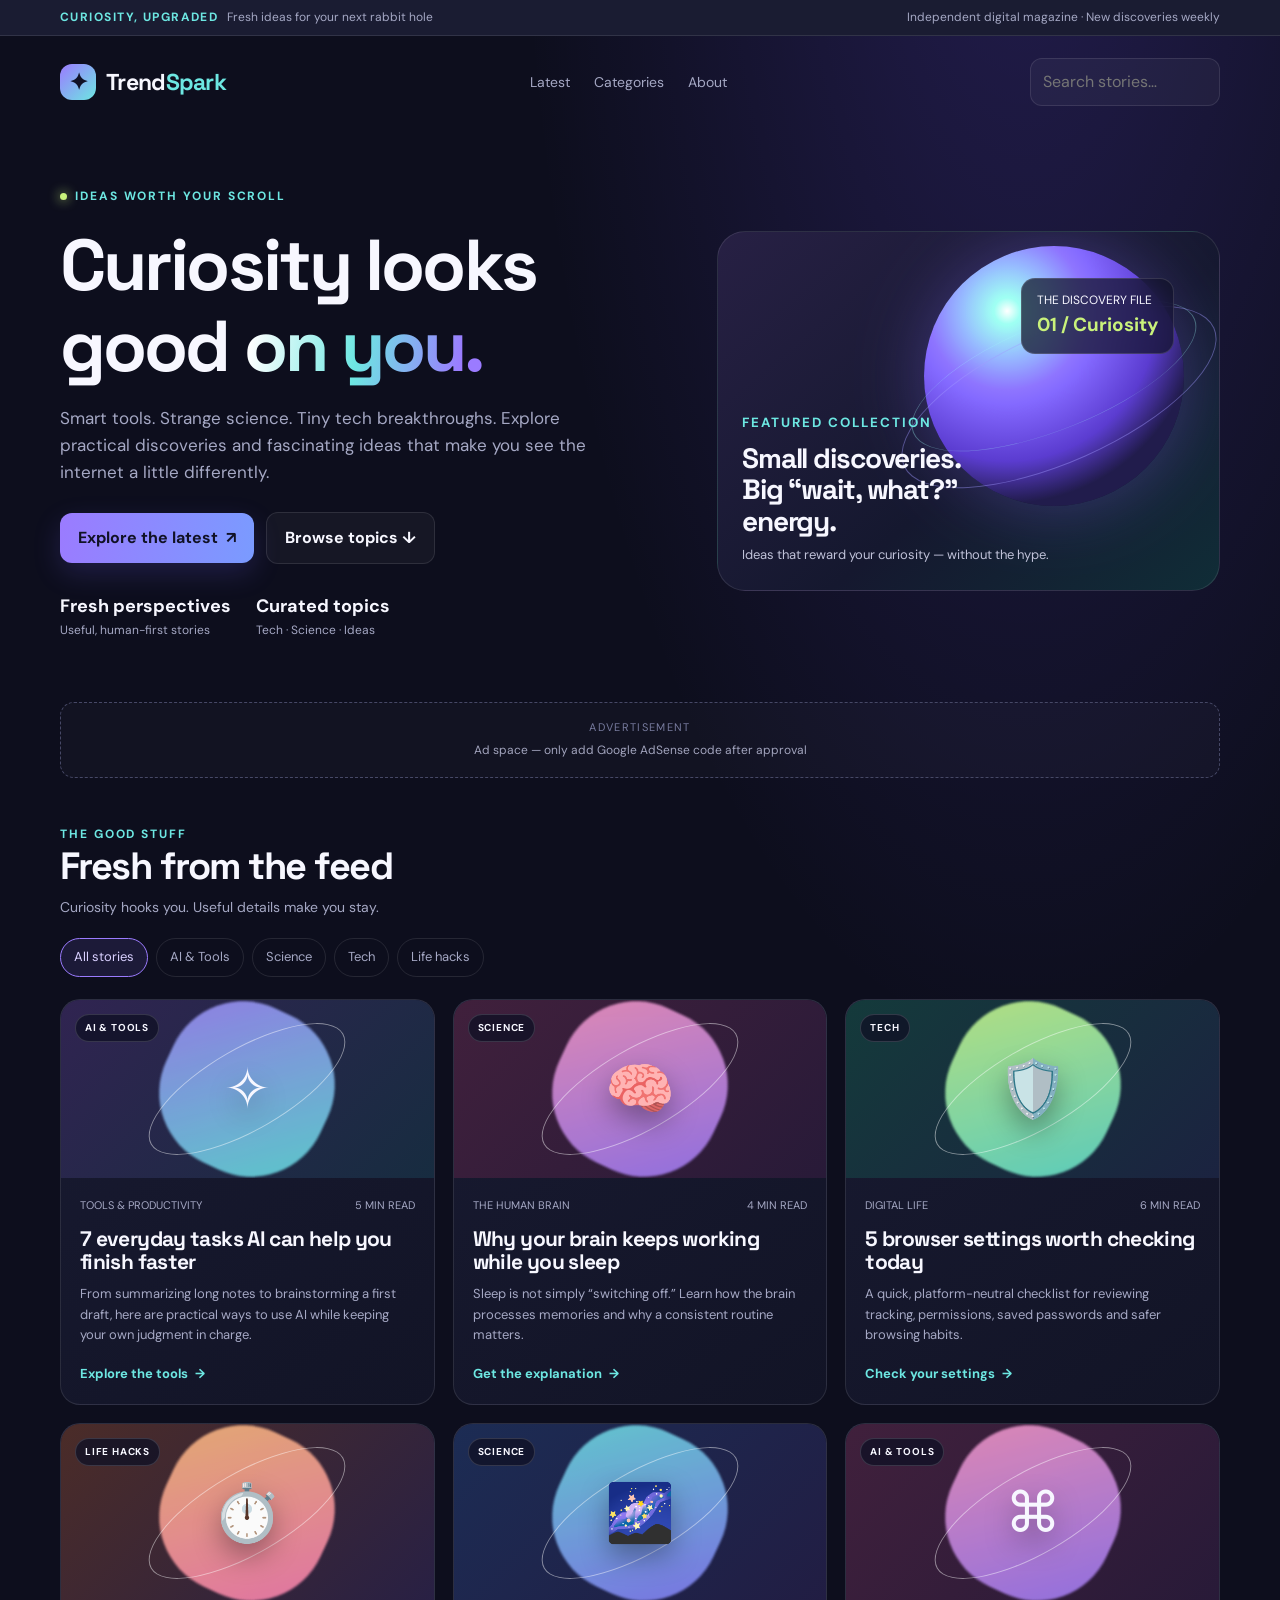
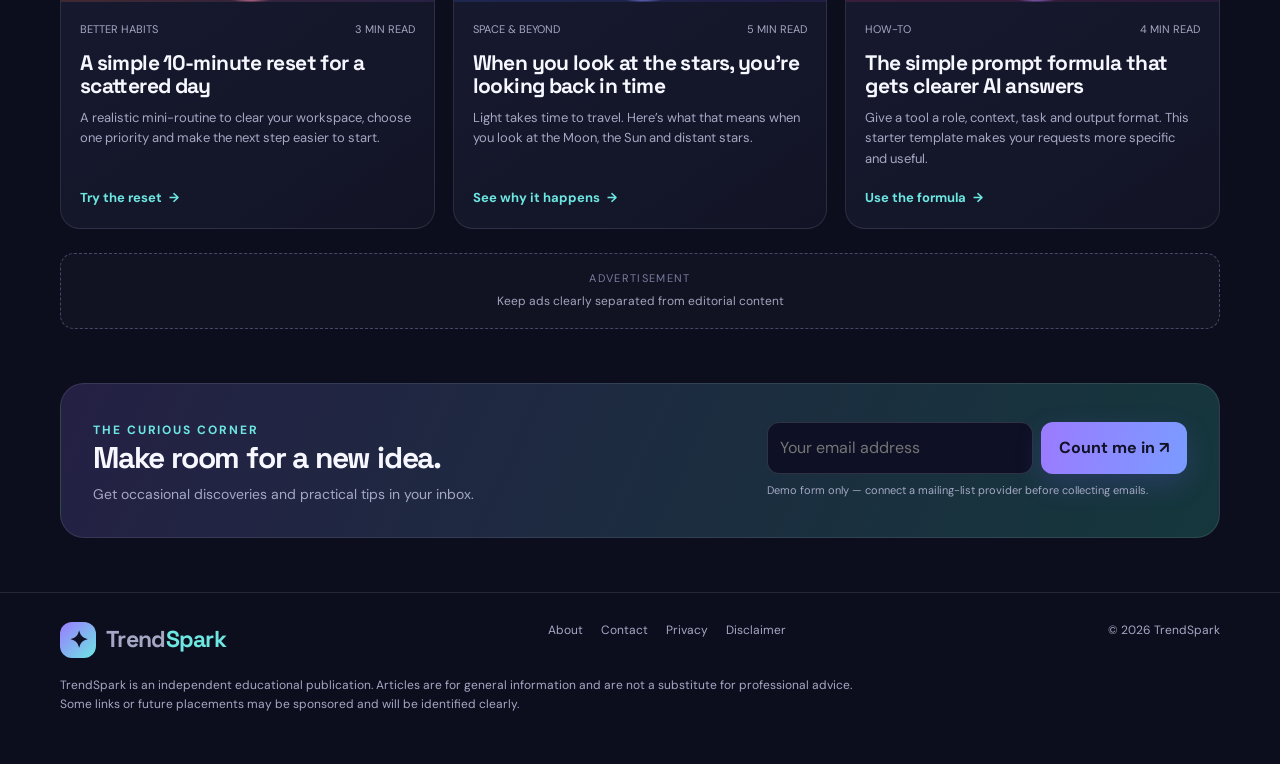
==== index.html @ 53624d11 "Add files via upload" ====
<!doctype html>
<html lang="en">
<head>
<meta charset="utf-8">
<meta name="viewport" content="width=device-width, initial-scale=1">
<title>TrendSpark — Discover Something Amazing</title>
<meta name="description" content="Explore useful AI tools, surprising science, tech explainers and practical internet discoveries on TrendSpark.">
<meta name="theme-color" content="#101126">
<link rel="preconnect" href="https://fonts.googleapis.com">
<link rel="preconnect" href="https://fonts.gstatic.com" crossorigin>
<link href="https://fonts.googleapis.com/css2?family=DM+Sans:wght@400;500;600;700&family=Space+Grotesk:wght@400;500;600;700&display=swap" rel="stylesheet">
<style>
:root{--bg:#0d0e1d;--panel:#15172b;--panel2:#1b1d35;--text:#f7f7ff;--muted:#a5a8c4;--line:rgba(255,255,255,.1);--purple:#9b7bff;--cyan:#6de7e2;--pink:#ff7fba;--lime:#c9f27b}
*{box-sizing:border-box}html{scroll-behavior:smooth}body{margin:0;background:radial-gradient(ellipse at 80% -10%,rgba(113,81,255,.22),transparent 35%),var(--bg);color:var(--text);font-family:"DM Sans",sans-serif;line-height:1.6}a{color:inherit;text-decoration:none}button,input{font:inherit}.wrap{width:min(1160px,92%);margin:auto}.topline{background:#1a1c32;border-bottom:1px solid var(--line);font-size:12px;color:var(--muted)}.topline .wrap{display:flex;justify-content:space-between;padding:8px 0;gap:12px}.topline strong{color:var(--cyan);letter-spacing:.12em;text-transform:uppercase}.nav{display:flex;align-items:center;justify-content:space-between;padding:22px 0;gap:20px}.brand{display:flex;align-items:center;gap:10px;font-family:"Space Grotesk",sans-serif;font-weight:700;font-size:23px;letter-spacing:-.7px}.logo{width:36px;height:36px;border-radius:12px;background:linear-gradient(135deg,var(--purple),var(--cyan));display:grid;place-items:center;color:#101126;font-weight:900}.brand span span{color:var(--cyan)}.navlinks{display:flex;gap:24px;color:var(--muted);font-size:14px}.navlinks a:hover,.footer a:hover{color:var(--cyan)}.navright{display:flex;align-items:center;gap:10px}.search{width:190px;border:1px solid var(--line);border-radius:12px;padding:10px 12px;background:rgba(255,255,255,.04);color:var(--text);outline:none}.search:focus{border-color:var(--purple)}.hero{padding:54px 0 38px;display:grid;grid-template-columns:1.1fr .9fr;gap:42px;align-items:center}.eyebrow{display:inline-flex;align-items:center;gap:8px;color:var(--cyan);font-size:12px;font-weight:700;text-transform:uppercase;letter-spacing:.16em}.dot{width:7px;height:7px;border-radius:50%;background:var(--lime);box-shadow:0 0 12px var(--lime)}h1,h2,h3,p{margin-top:0}h1,h2,h3{font-family:"Space Grotesk",sans-serif;line-height:1.12;letter-spacing:-.04em}h1{font-size:clamp(42px,6vw,72px);margin:18px 0}.gradient{background:linear-gradient(100deg,#fff 5%,var(--cyan) 48%,var(--purple) 90%);-webkit-background-clip:text;background-clip:text;color:transparent}.hero p{font-size:17px;color:var(--muted);max-width:560px}.heroactions{display:flex;gap:12px;align-items:center;margin-top:26px;flex-wrap:wrap}.btn{border:0;border-radius:12px;padding:12px 18px;font-weight:700;cursor:pointer;display:inline-flex;align-items:center;justify-content:center;gap:8px;transition:transform .2s,filter .2s}.btn:hover{transform:translateY(-2px);filter:brightness(1.08)}.primary{background:linear-gradient(100deg,var(--purple),#7a9bff);color:#111226;box-shadow:0 10px 28px #7764ff30}.secondary{border:1px solid var(--line);background:rgba(255,255,255,.04);color:var(--text)}.hero-art{min-height:360px;position:relative;border:1px solid var(--line);border-radius:28px;overflow:hidden;background:linear-gradient(140deg,#272044,#15182f 58%,#102d37);padding:24px;display:flex;align-items:end}.orb{position:absolute;width:260px;height:260px;right:7%;top:4%;border-radius:50%;background:radial-gradient(circle at 32% 25%,#fff 0,#a6fff2 5%,#8d76ff 30%,#5a3ec4 57%,#211c48 73%);box-shadow:0 0 70px #8870ff55;filter:saturate(1.1)}.orb:after{content:"";position:absolute;inset:-22px;border:1px solid #a8fff655;border-radius:50%;transform:rotate(-22deg) scaleY(.35)}.orbit{position:absolute;width:340px;height:130px;border:1px solid #9f9aff70;border-radius:50%;right:-2%;top:28%;transform:rotate(-24deg)}.floatcard{position:absolute;right:9%;top:13%;padding:12px 15px;border:1px solid #ffffff22;background:#101126b8;backdrop-filter:blur(12px);border-radius:14px;font-size:12px}.floatcard b{display:block;font-size:19px;color:var(--lime)}.hero-label{position:relative;z-index:1;max-width:310px}.hero-label small{color:var(--cyan);text-transform:uppercase;letter-spacing:.15em;font-weight:700}.hero-label h2{font-size:28px;margin:8px 0}.hero-label p{font-size:13px;margin:0;color:#c0c2d9}.stats{display:flex;gap:25px;margin-top:28px;color:var(--muted);font-size:12px}.stats b{display:block;color:var(--text);font-size:18px}.ad-slot{border:1px dashed #464866;background:rgba(255,255,255,.025);border-radius:14px;padding:16px;text-align:center;color:#777b9e;font-size:11px;letter-spacing:.12em;text-transform:uppercase;margin:24px auto 34px;min-height:76px;display:flex;flex-direction:column;align-items:center;justify-content:center;gap:4px}.ad-slot span{font-size:12px;letter-spacing:0;text-transform:none;color:#a2a4bd}.sectionhead{display:flex;align-items:end;justify-content:space-between;gap:20px;margin:42px 0 20px}.sectionhead h2{font-size:clamp(28px,4vw,38px);margin:0}.sectionhead p{color:var(--muted);margin:8px 0 0;font-size:14px}.filters{display:flex;gap:8px;flex-wrap:wrap;margin:20px 0 22px}.filter{padding:8px 13px;border:1px solid var(--line);background:transparent;color:var(--muted);border-radius:999px;cursor:pointer;font-size:13px}.filter.active,.filter:hover{background:#8f7aff1e;border-color:#9b7bff;color:#d9d0ff}.grid{display:grid;grid-template-columns:repeat(3,1fr);gap:18px}.card{background:linear-gradient(145deg,#181a31,#121426);border:1px solid var(--line);border-radius:20px;overflow:hidden;transition:transform .2s,border-color .2s;display:flex;flex-direction:column;min-width:0}.card:hover{transform:translateY(-5px);border-color:#8b7cff88}.thumb{height:178px;position:relative;display:flex;align-items:center;justify-content:center;overflow:hidden;background:linear-gradient(135deg,#302451,#172c40)}.thumb:before{content:"";position:absolute;width:170px;height:170px;border-radius:45%;background:linear-gradient(140deg,#a58bff,#64e7e1);filter:blur(1px);opacity:.85;transform:rotate(25deg)}.thumb:after{content:"";position:absolute;width:220px;height:80px;border:1px solid #fff7;border-radius:50%;transform:rotate(-30deg)}.thumb .emoji{font-size:56px;z-index:1;filter:drop-shadow(0 12px 14px #0005)}.thumb.pink{background:linear-gradient(135deg,#40203c,#281a38)}.thumb.pink:before{background:linear-gradient(140deg,#ff9dc8,#9c7cff)}.thumb.green{background:linear-gradient(135deg,#143a3b,#1b2340)}.thumb.green:before{background:linear-gradient(140deg,#d5ff8a,#62e7d5)}.thumb.orange{background:linear-gradient(135deg,#4b2c28,#282044)}.thumb.orange:before{background:linear-gradient(140deg,#ffc27d,#ff7fb8)}.thumb.blue{background:linear-gradient(135deg,#1c2c54,#211d43)}.thumb.blue:before{background:linear-gradient(140deg,#6de7e2,#8b7cff)}.pill{position:absolute;top:14px;left:14px;z-index:2;background:#101126c9;border:1px solid #ffffff25;border-radius:999px;padding:5px 9px;font-size:10px;font-weight:700;letter-spacing:.08em;text-transform:uppercase}.cardbody{padding:19px;display:flex;flex-direction:column;flex:1}.meta{display:flex;justify-content:space-between;gap:10px;color:var(--muted);font-size:11px;margin-bottom:12px}.card h3{font-size:21px;margin-bottom:10px;letter-spacing:-.03em}.card p{font-size:13px;color:var(--muted);margin-bottom:18px}.read{margin-top:auto;color:var(--cyan);font-size:13px;font-weight:700;display:flex;align-items:center;gap:7px}.read:hover{gap:12px}.empty{display:none;padding:30px;text-align:center;color:var(--muted)}.newsletter{margin:54px 0;background:linear-gradient(115deg,#242044,#15373c);border:1px solid #ffffff19;border-radius:24px;padding:32px;display:flex;justify-content:space-between;align-items:center;gap:25px}.newsletter h2{font-size:30px;margin:0 0 8px}.newsletter p{margin:0;color:var(--muted);font-size:14px}.newsletter form{display:flex;gap:8px;max-width:420px;width:100%}.newsletter input{min-width:0;flex:1;border:1px solid #ffffff24;border-radius:12px;padding:12px;background:#0e1025;color:white}.note{color:var(--muted);font-size:11px;margin-top:8px}.footer{border-top:1px solid var(--line);padding:28px 0 38px;color:var(--muted);font-size:12px}.footrow{display:flex;justify-content:space-between;gap:20px;flex-wrap:wrap}.footerlinks{display:flex;gap:18px;flex-wrap:wrap}.disclaimer{margin-top:18px;max-width:800px}.hidden{display:none!important}
@media(max-width:850px){.hero{grid-template-columns:1fr;gap:24px;padding-top:30px}.hero-art{min-height:300px}.grid{grid-template-columns:repeat(2,1fr)}.navlinks{display:none}.newsletter{align-items:flex-start;flex-direction:column}.newsletter form{max-width:none}.search{width:150px}}
@media(max-width:560px){.topline .wrap{font-size:10px}.nav{padding:16px 0}.brand{font-size:20px}.search{width:120px;padding:9px;font-size:12px}.hero{padding-top:20px}.hero-art{min-height:270px}.orb{width:210px;height:210px}.grid{grid-template-columns:1fr}.thumb{height:190px}.sectionhead{align-items:flex-start;flex-direction:column}.newsletter{padding:23px}.newsletter form{flex-direction:column}.stats{gap:16px}.floatcard{right:5%;top:8%}}
</style>
</head>
<body>
<div class="topline"><div class="wrap"><span><strong>Curiosity, upgraded</strong> &nbsp; Fresh ideas for your next rabbit hole</span><span>Independent digital magazine · New discoveries weekly</span></div></div>
<header class="wrap nav">
  <a class="brand" href="index.html" aria-label="TrendSpark home"><span class="logo">✦</span><span>Trend<span>Spark</span></span></a>
  <nav class="navlinks" aria-label="Main navigation"><a href="#latest">Latest</a><a href="#categories">Categories</a><a href="about.html">About</a></nav>
  <div class="navright"><input id="search" class="search" type="search" placeholder="Search stories…" aria-label="Search stories"></div>
</header>
<main class="wrap">
<section class="hero">
 <div>
  <div class="eyebrow"><span class="dot"></span> Ideas worth your scroll</div>
  <h1>Curiosity looks good <span class="gradient">on you.</span></h1>
  <p>Smart tools. Strange science. Tiny tech breakthroughs. Explore practical discoveries and fascinating ideas that make you see the internet a little differently.</p>
  <div class="heroactions"><a class="btn primary" href="#latest">Explore the latest <span>↗</span></a><a class="btn secondary" href="#categories">Browse topics ↓</a></div>
  <div class="stats"><div><b>Fresh perspectives</b>Useful, human-first stories</div><div><b>Curated topics</b>Tech · Science · Ideas</div></div>
 </div>
 <div class="hero-art" aria-label="Abstract glowing digital orb illustration">
  <div class="orb"></div><div class="orbit"></div><div class="floatcard">THE DISCOVERY FILE<b>01 / Curiosity</b></div>
  <div class="hero-label"><small>Featured collection</small><h2>Small discoveries.<br>Big “wait, what?” energy.</h2><p>Ideas that reward your curiosity — without the hype.</p></div>
 </div>
</section>
<div class="ad-slot" aria-label="Advertisement placeholder">Advertisement <span>Ad space — only add Google AdSense code after approval</span></div>
<section id="latest">
 <div class="sectionhead"><div><div class="eyebrow">The good stuff</div><h2>Fresh from the feed</h2><p>Curiosity hooks you. Useful details make you stay.</p></div></div>
 <div id="categories" class="filters" aria-label="Filter articles">
  <button class="filter active" data-filter="all">All stories</button><button class="filter" data-filter="ai">AI & Tools</button><button class="filter" data-filter="science">Science</button><button class="filter" data-filter="tech">Tech</button><button class="filter" data-filter="life">Life hacks</button>
 </div>
 <div id="stories" class="grid">
  <article class="card" data-category="ai" data-search="ai tools productivity automate repetitive tasks">
   <div class="thumb"><span class="pill">AI & Tools</span><span class="emoji">✧</span></div>
   <div class="cardbody"><div class="meta"><span>TOOLS & PRODUCTIVITY</span><span>5 MIN READ</span></div><h3>7 everyday tasks AI can help you finish faster</h3><p>From summarizing long notes to brainstorming a first draft, here are practical ways to use AI while keeping your own judgment in charge.</p><a class="read" href="article-ai-tools.html">Explore the tools <span>→</span></a></div>
  </article>
  <article class="card" data-category="science" data-search="science sleep brain memory surprising facts">
   <div class="thumb pink"><span class="pill">Science</span><span class="emoji">🧠</span></div>
   <div class="cardbody"><div class="meta"><span>THE HUMAN BRAIN</span><span>4 MIN READ</span></div><h3>Why your brain keeps working while you sleep</h3><p>Sleep is not simply “switching off.” Learn how the brain processes memories and why a consistent routine matters.</p><a class="read" href="article-sleep.html">Get the explanation <span>→</span></a></div>
  </article>
  <article class="card" data-category="tech" data-search="technology browser privacy settings security">
   <div class="thumb green"><span class="pill">Tech</span><span class="emoji">🛡️</span></div>
   <div class="cardbody"><div class="meta"><span>DIGITAL LIFE</span><span>6 MIN READ</span></div><h3>5 browser settings worth checking today</h3><p>A quick, platform-neutral checklist for reviewing tracking, permissions, saved passwords and safer browsing habits.</p><a class="read" href="article-browser.html">Check your settings <span>→</span></a></div>
  </article>
  <article class="card" data-category="life" data-search="productivity focus phone distractions habits">
   <div class="thumb orange"><span class="pill">Life Hacks</span><span class="emoji">⏱️</span></div>
   <div class="cardbody"><div class="meta"><span>BETTER HABITS</span><span>3 MIN READ</span></div><h3>A simple 10-minute reset for a scattered day</h3><p>A realistic mini-routine to clear your workspace, choose one priority and make the next step easier to start.</p><a class="read" href="article-reset.html">Try the reset <span>→</span></a></div>
  </article>
  <article class="card" data-category="science" data-search="space astronomy stars light years universe">
   <div class="thumb blue"><span class="pill">Science</span><span class="emoji">🌌</span></div>
   <div class="cardbody"><div class="meta"><span>SPACE & BEYOND</span><span>5 MIN READ</span></div><h3>When you look at the stars, you’re looking back in time</h3><p>Light takes time to travel. Here’s what that means when you look at the Moon, the Sun and distant stars.</p><a class="read" href="article-stars.html">See why it happens <span>→</span></a></div>
  </article>
  <article class="card" data-category="ai" data-search="prompt writing AI clear instructions examples">
   <div class="thumb pink"><span class="pill">AI & Tools</span><span class="emoji">⌘</span></div>
   <div class="cardbody"><div class="meta"><span>HOW-TO</span><span>4 MIN READ</span></div><h3>The simple prompt formula that gets clearer AI answers</h3><p>Give a tool a role, context, task and output format. This starter template makes your requests more specific and useful.</p><a class="read" href="article-prompts.html">Use the formula <span>→</span></a></div>
  </article>
 </div>
 <div id="empty" class="empty">No stories match that search. Try a different word or category.</div>
</section>
<div class="ad-slot" aria-label="Advertisement placeholder">Advertisement <span>Keep ads clearly separated from editorial content</span></div>
<section class="newsletter">
 <div><div class="eyebrow">The curious corner</div><h2>Make room for a new idea.</h2><p>Get occasional discoveries and practical tips in your inbox.</p></div>
 <div style="max-width:420px;width:100%"><form id="signup"><input id="email" type="email" placeholder="Your email address" aria-label="Email address" required><button class="btn primary" type="submit">Count me in ↗</button></form><div class="note" id="signup-note">Demo form only — connect a mailing-list provider before collecting emails.</div></div>
</section>
</main>
<footer class="footer"><div class="wrap"><div class="footrow"><a class="brand" href="index.html"><span class="logo">✦</span><span>Trend<span>Spark</span></span></a><div class="footerlinks"><a href="about.html">About</a><a href="contact.html">Contact</a><a href="privacy.html">Privacy</a><a href="disclaimer.html">Disclaimer</a></div><span>© <span id="year"></span> TrendSpark</span></div><p class="disclaimer">TrendSpark is an independent educational publication. Articles are for general information and are not a substitute for professional advice. Some links or future placements may be sponsored and will be identified clearly.</p></div></footer>
<script>
const search = document.getElementById('search');
const cards = [...document.querySelectorAll('.card')];
const filters = [...document.querySelectorAll('.filter')];
const empty = document.getElementById('empty');
let active = 'all';
function updateStories(){
 const term = search.value.trim().toLowerCase(); let visible = 0;
 cards.forEach(card=>{
  const matchesCategory = active === 'all' || card.dataset.category === active;
  const haystack = (card.dataset.search + ' ' + card.innerText).toLowerCase();
  const matchesSearch = !term || haystack.includes(term);
  card.classList.toggle('hidden', !(matchesCategory && matchesSearch));
  if(matchesCategory && matchesSearch) visible++;
 });
 empty.style.display = visible ? 'none' : 'block';
}
filters.forEach(btn=>btn.addEventListener('click',()=>{
 active = btn.dataset.filter; filters.forEach(b=>b.classList.toggle('active',b===btn)); updateStories();
}));
search.addEventListener('input',updateStories);
document.getElementById('year').textContent = new Date().getFullYear();
document.getElementById('signup').addEventListener('submit',e=>{
 e.preventDefault();
 document.getElementById('signup-note').textContent = 'Thanks for trying the demo! This form is not connected to an email service yet.';
});
</script>
</body>
</html>
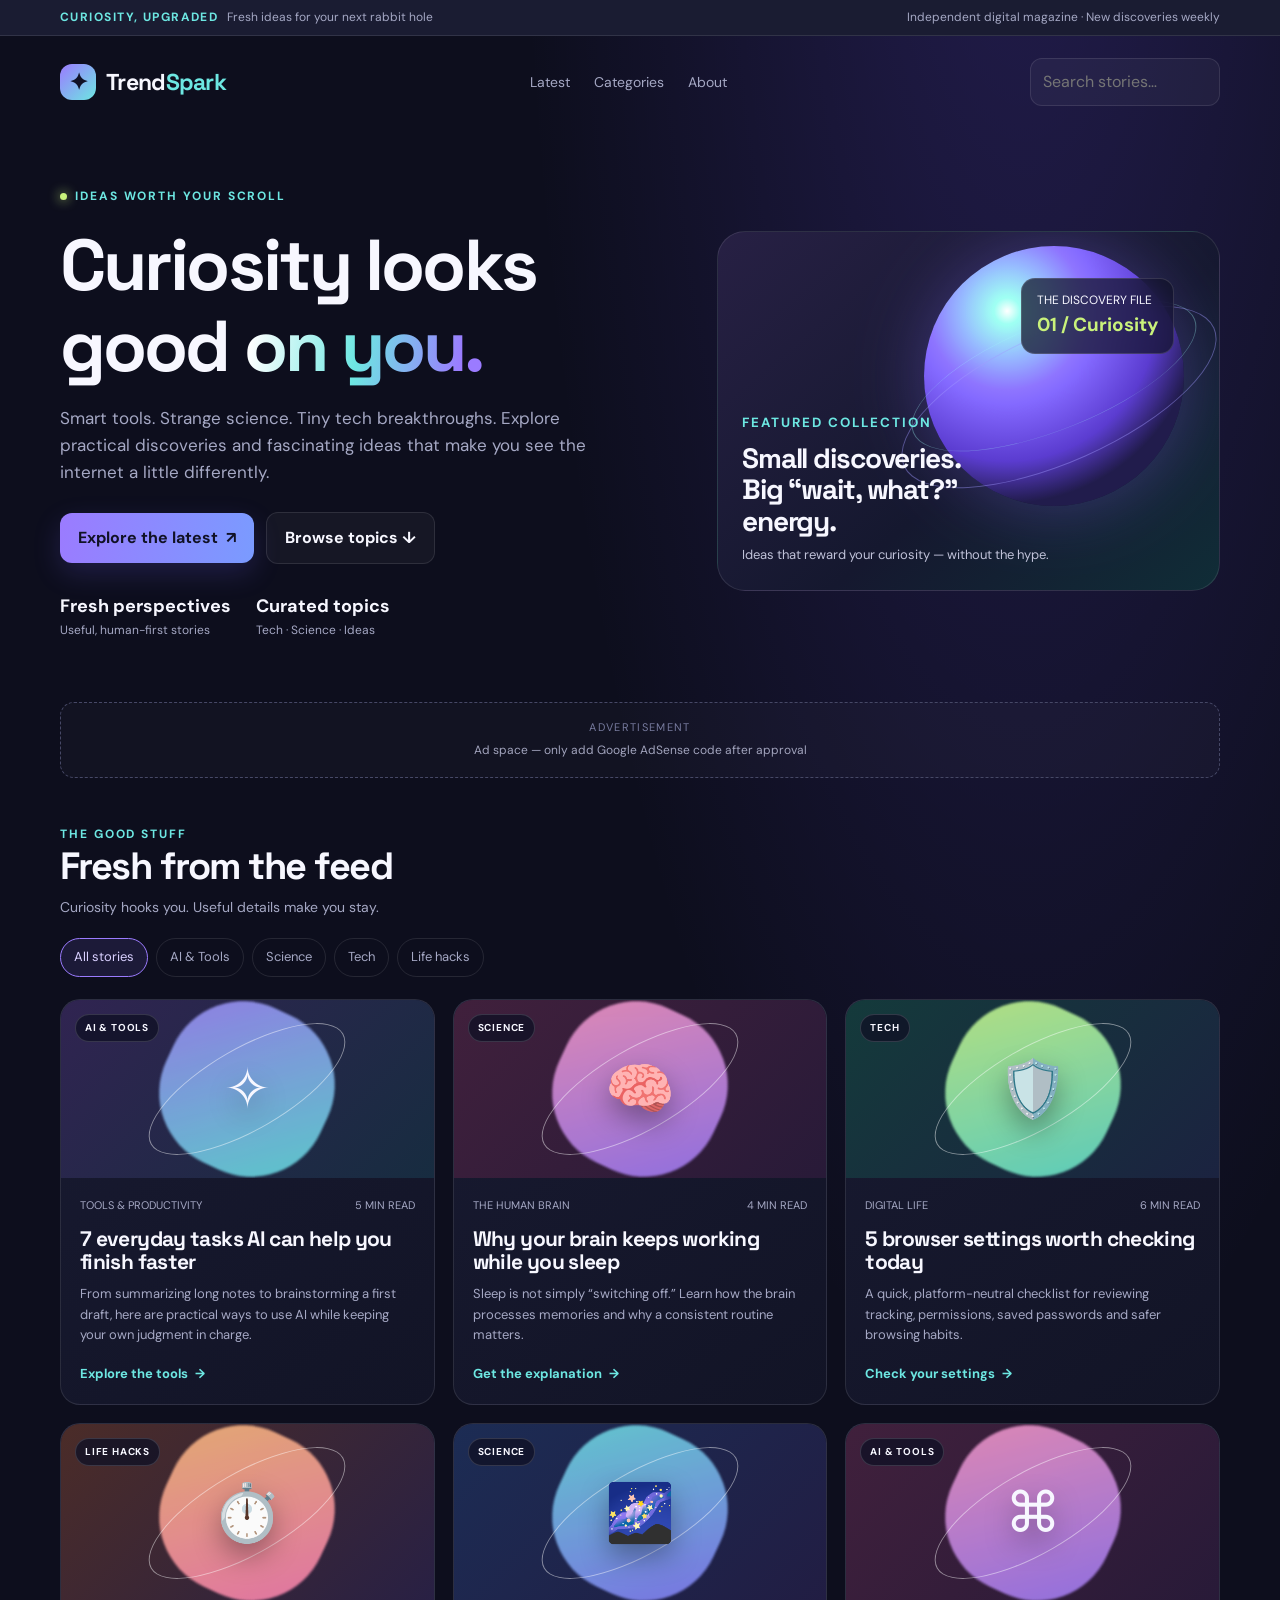
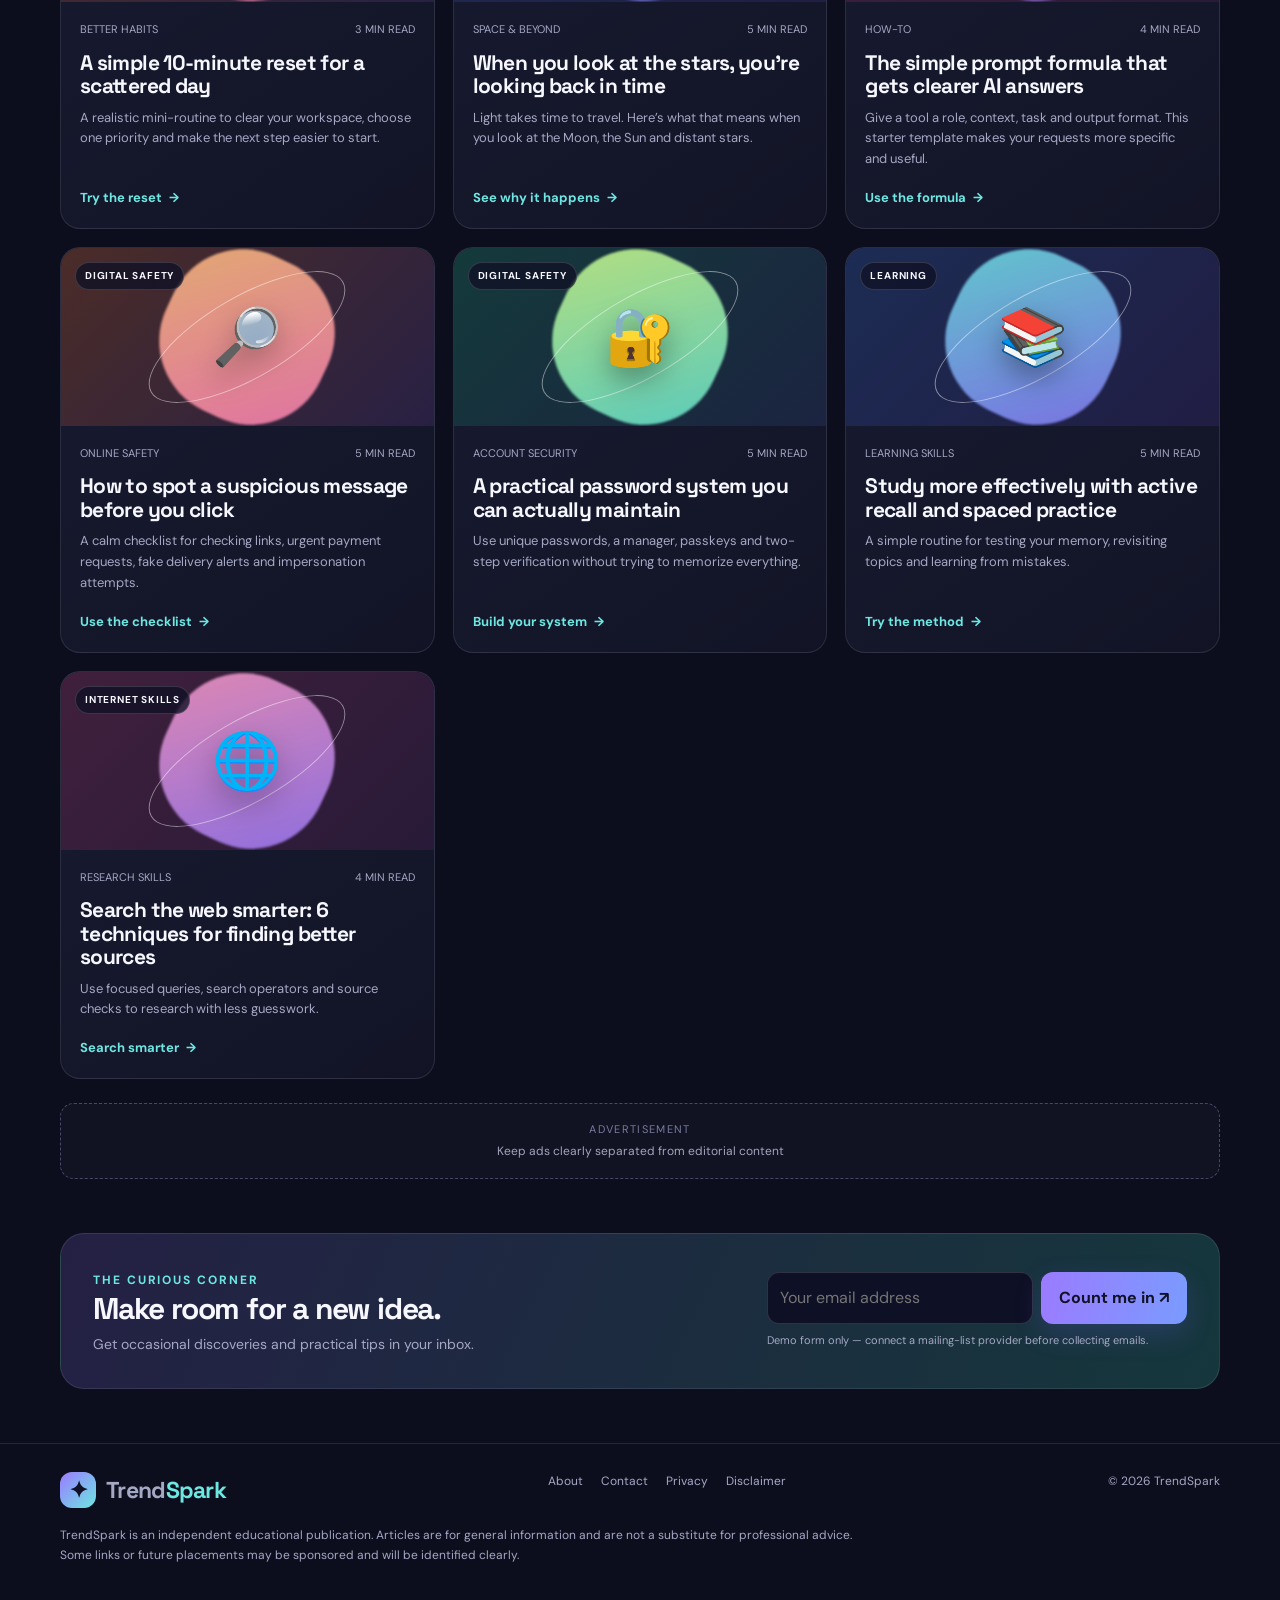
==== commit 38debf21: "Add files via upload" ====
--- a/index.html
+++ b/index.html
@@ -4,7 +4,12 @@
 <meta charset="utf-8">
 <meta name="viewport" content="width=device-width, initial-scale=1">
 <title>TrendSpark — Discover Something Amazing</title>
-<meta name="description" content="Explore useful AI tools, surprising science, tech explainers and practical internet discoveries on TrendSpark.">
+<meta name="description" content="Practical guides to digital safety, AI tools, better learning, science and smarter internet research. Clear explanations without the hype.">
+<meta name="robots" content="index,follow">
+<link rel="canonical" href="https://trendspark-website.avinashverma30032009.workers.dev/">
+<meta property="og:title" content="TrendSpark — Useful ideas, clearly explained">
+<meta property="og:description" content="Practical guides to digital safety, AI tools, better learning, science and smarter internet research.">
+<meta property="og:type" content="website">
 <meta name="theme-color" content="#101126">
 <link rel="preconnect" href="https://fonts.googleapis.com">
 <link rel="preconnect" href="https://fonts.gstatic.com" crossorigin>
@@ -68,6 +73,18 @@
    <div class="thumb pink"><span class="pill">AI & Tools</span><span class="emoji">⌘</span></div>
    <div class="cardbody"><div class="meta"><span>HOW-TO</span><span>4 MIN READ</span></div><h3>The simple prompt formula that gets clearer AI answers</h3><p>Give a tool a role, context, task and output format. This starter template makes your requests more specific and useful.</p><a class="read" href="article-prompts.html">Use the formula <span>→</span></a></div>
   </article>
+  <article class="card" data-category="tech" data-search="scam phishing fake messages otp links cyber safety fraud">
+   <div class="thumb orange"><span class="pill">Digital Safety</span><span class="emoji">🔎</span></div><div class="cardbody"><div class="meta"><span>ONLINE SAFETY</span><span>5 MIN READ</span></div><h3>How to spot a suspicious message before you click</h3><p>A calm checklist for checking links, urgent payment requests, fake delivery alerts and impersonation attempts.</p><a class="read" href="article-scam-checklist.html">Use the checklist <span>→</span></a></div>
+  </article>
+  <article class="card" data-category="tech" data-search="password manager unique passwords passkeys two factor authentication account security">
+   <div class="thumb green"><span class="pill">Digital Safety</span><span class="emoji">🔐</span></div><div class="cardbody"><div class="meta"><span>ACCOUNT SECURITY</span><span>5 MIN READ</span></div><h3>A practical password system you can actually maintain</h3><p>Use unique passwords, a manager, passkeys and two-step verification without trying to memorize everything.</p><a class="read" href="article-passwords.html">Build your system <span>→</span></a></div>
+  </article>
+  <article class="card" data-category="life" data-search="study learning active recall spaced practice memory textbook students">
+   <div class="thumb blue"><span class="pill">Learning</span><span class="emoji">📚</span></div><div class="cardbody"><div class="meta"><span>LEARNING SKILLS</span><span>5 MIN READ</span></div><h3>Study more effectively with active recall and spaced practice</h3><p>A simple routine for testing your memory, revisiting topics and learning from mistakes.</p><a class="read" href="article-study-better.html">Try the method <span>→</span></a></div>
+  </article>
+  <article class="card" data-category="tech" data-search="search engine web research sources exact phrase site filetype online research">
+   <div class="thumb pink"><span class="pill">Internet Skills</span><span class="emoji">🌐</span></div><div class="cardbody"><div class="meta"><span>RESEARCH SKILLS</span><span>4 MIN READ</span></div><h3>Search the web smarter: 6 techniques for finding better sources</h3><p>Use focused queries, search operators and source checks to research with less guesswork.</p><a class="read" href="article-search-smarter.html">Search smarter <span>→</span></a></div>
+  </article>
  </div>
  <div id="empty" class="empty">No stories match that search. Try a different word or category.</div>
 </section>
